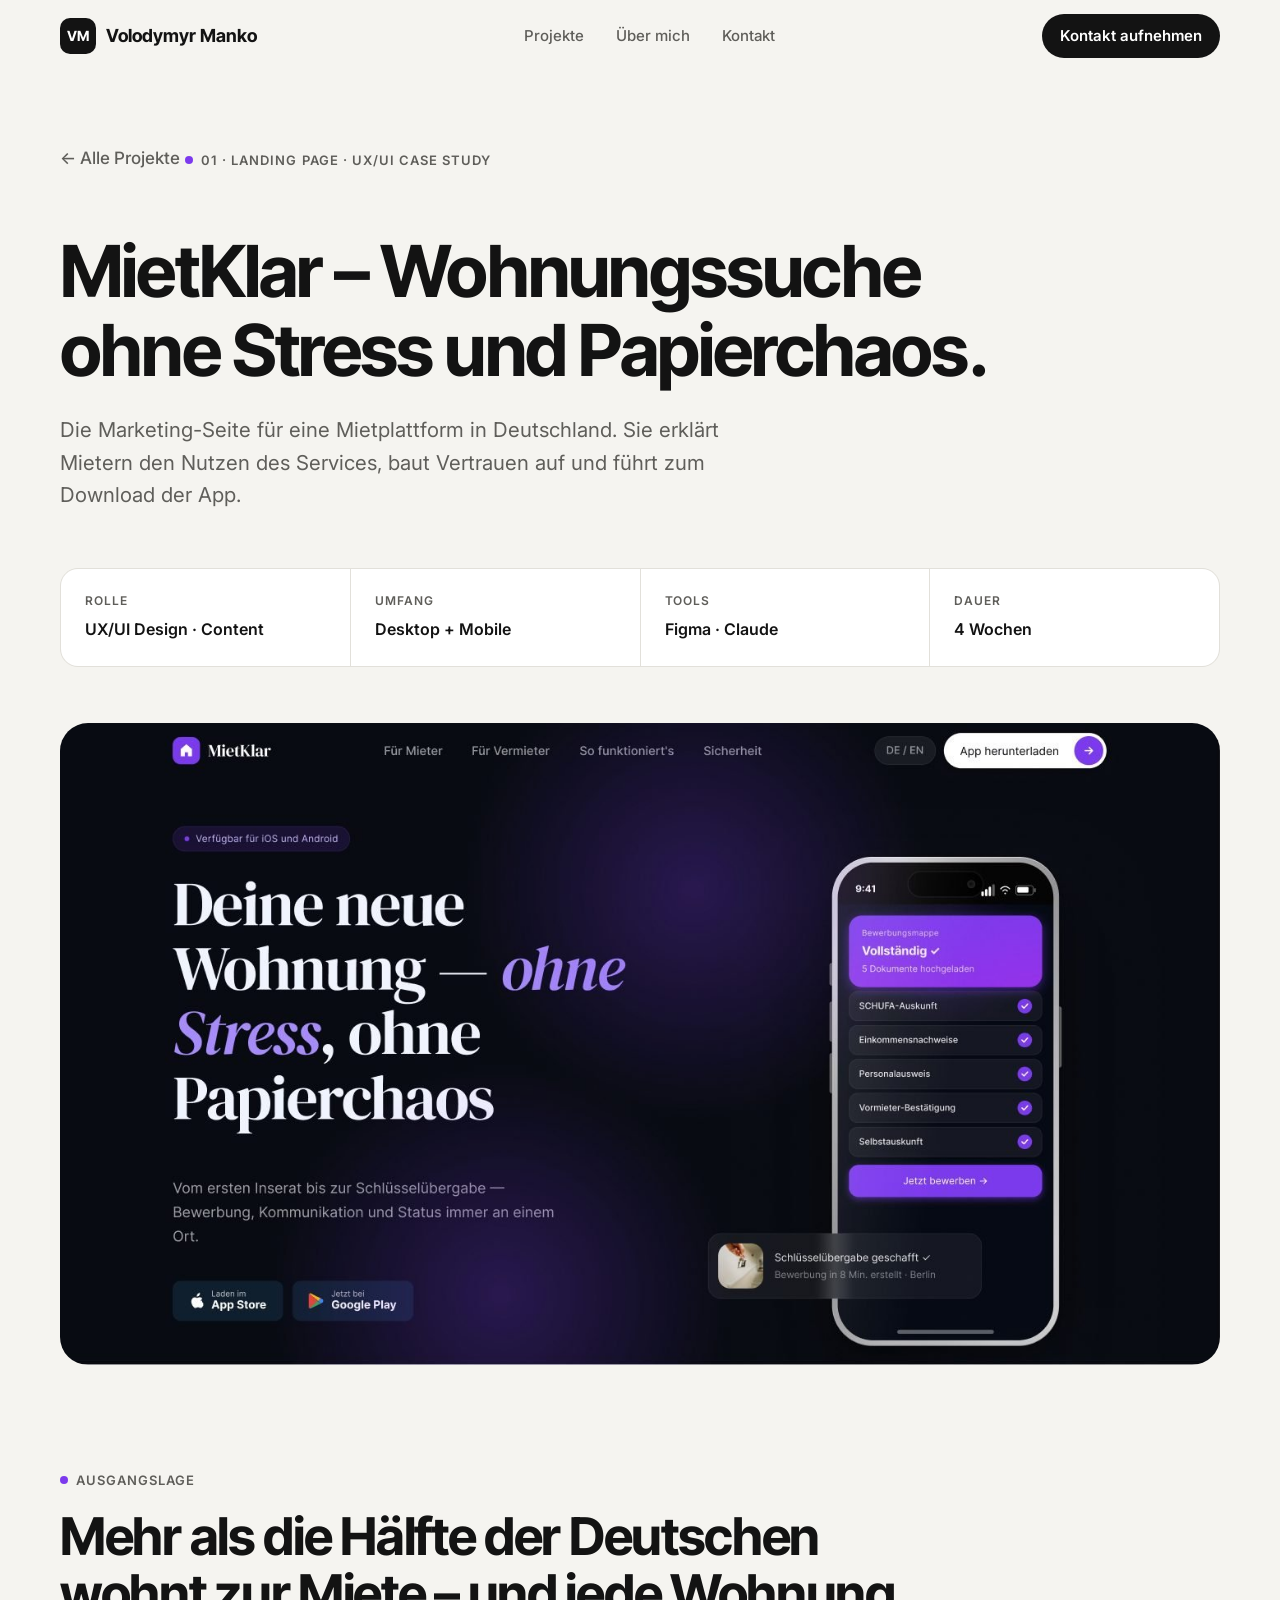
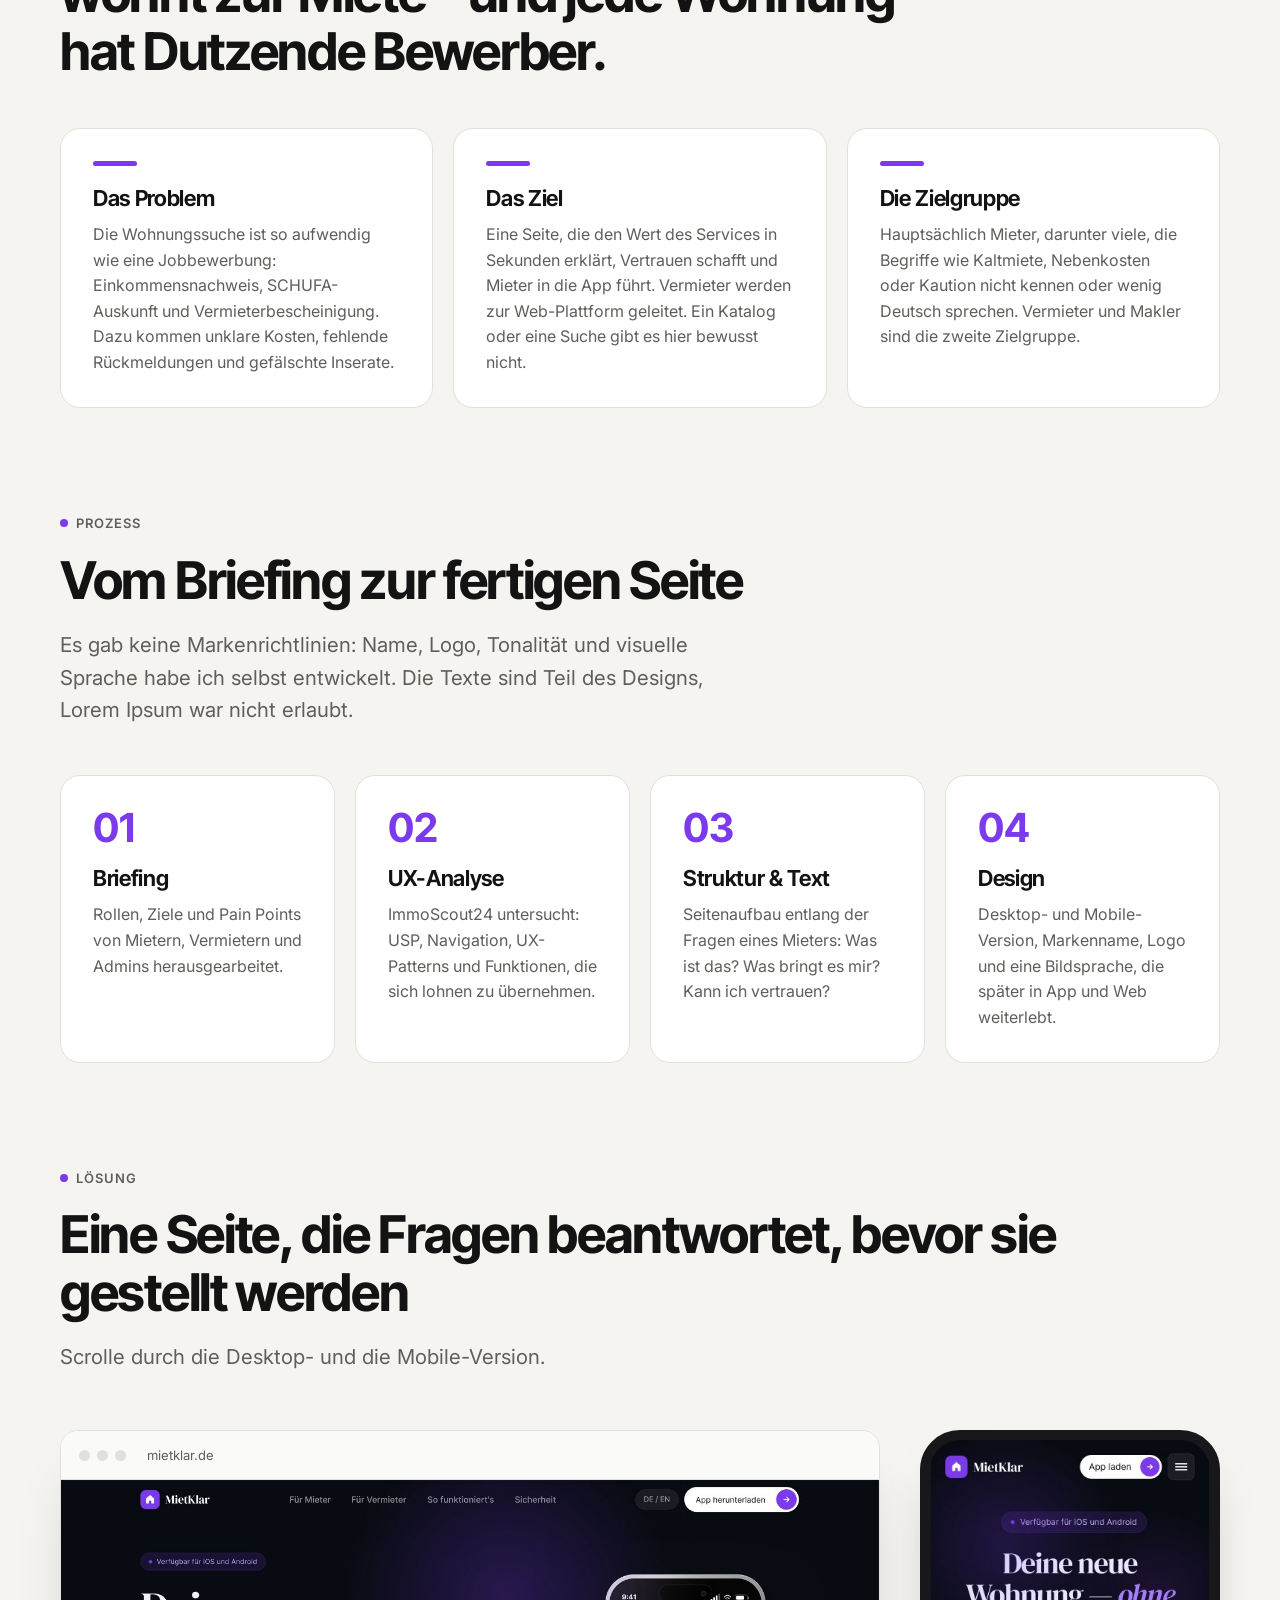
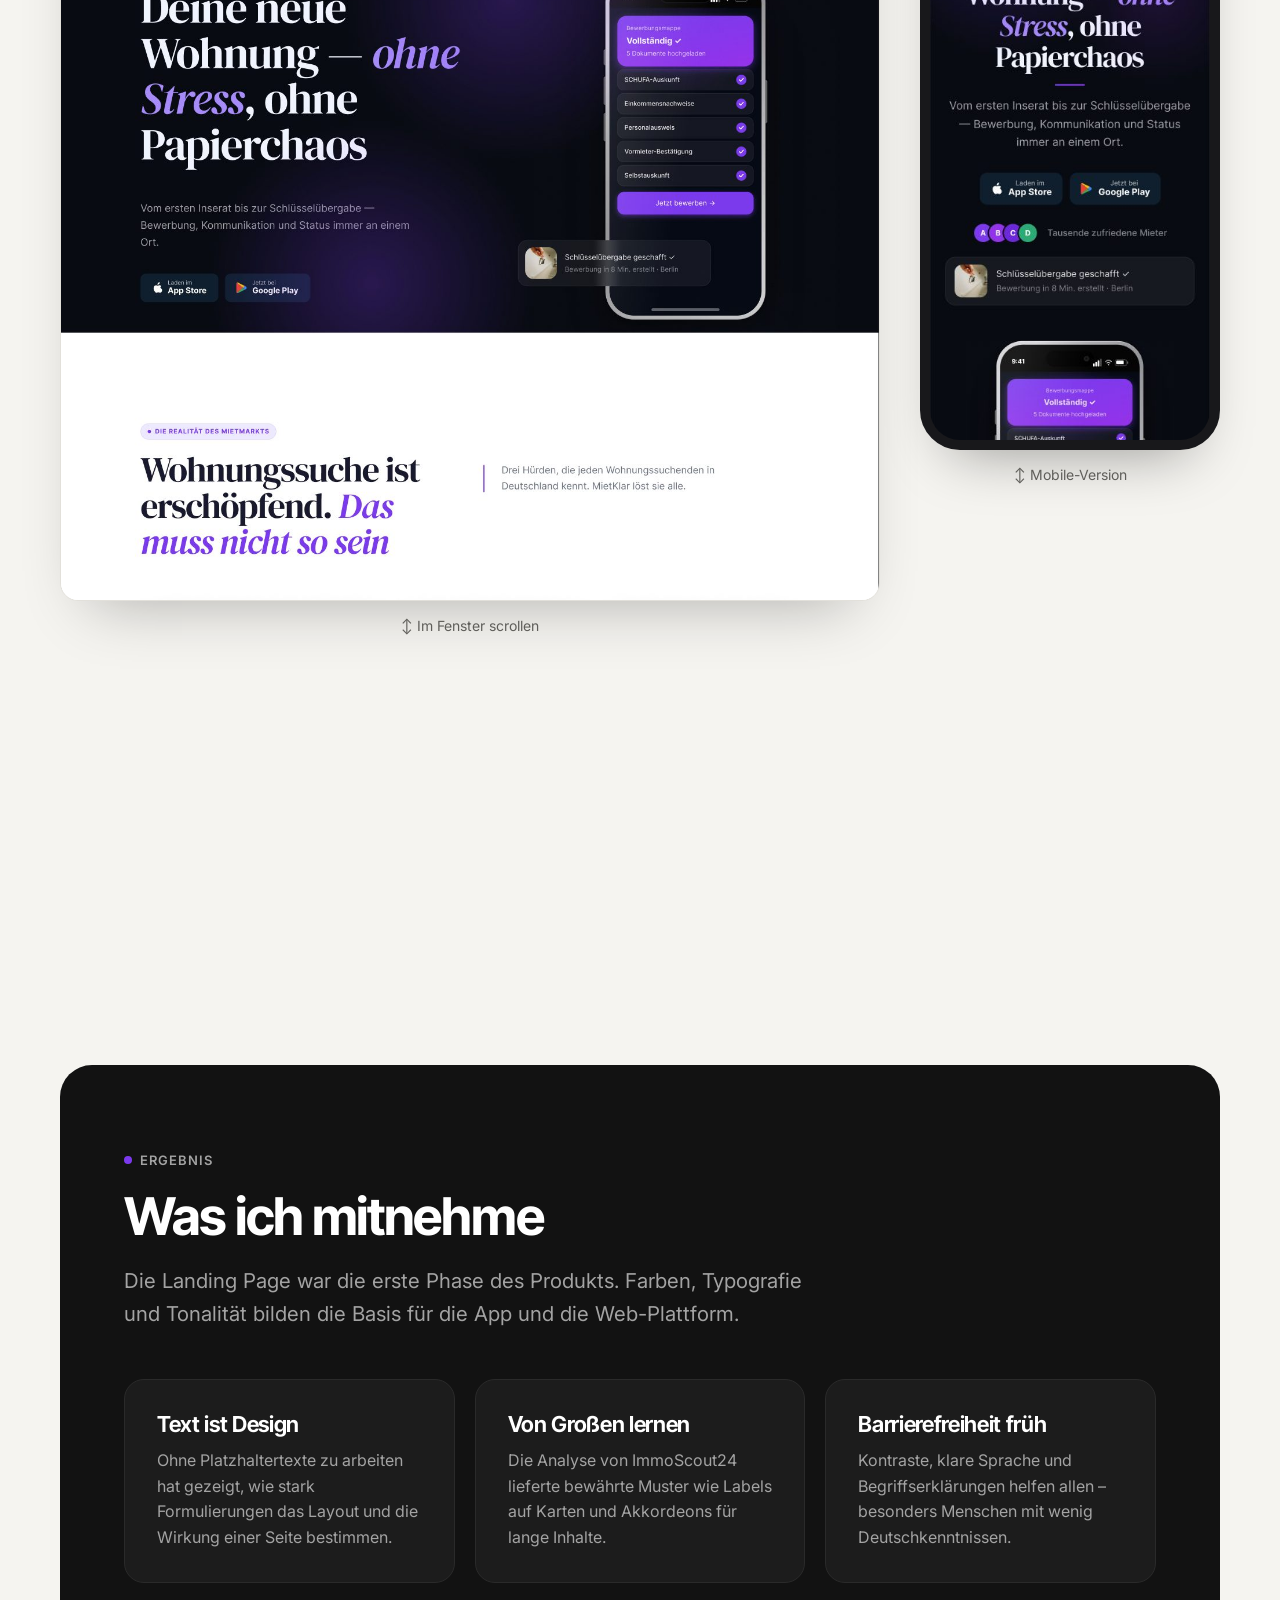
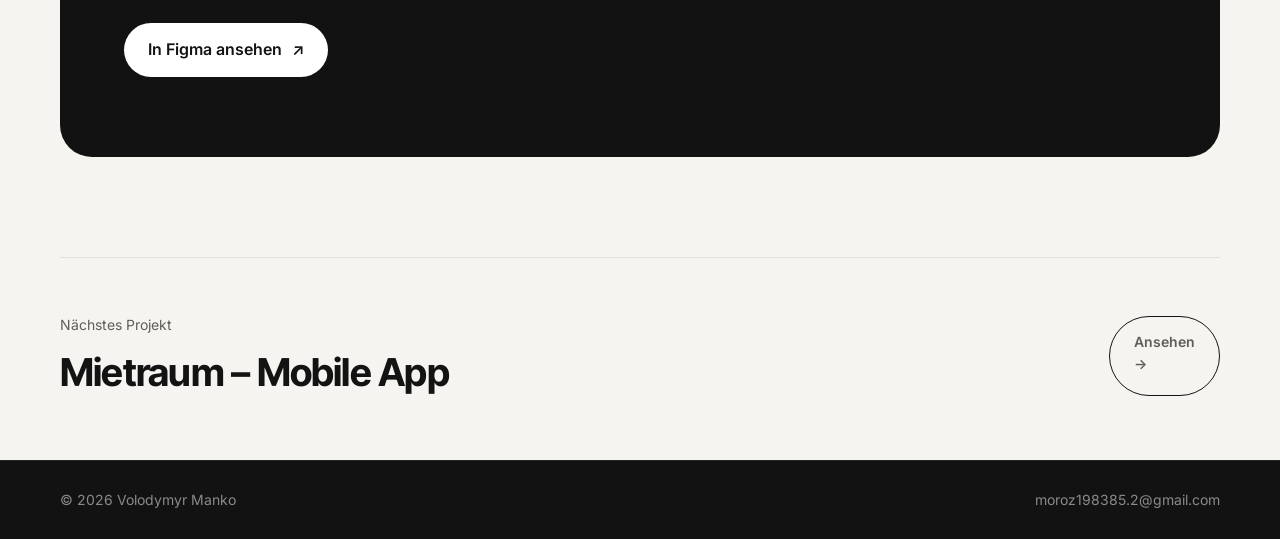
==== mietklar.html @ 9f98eb64 "Add files via upload" ====
<!DOCTYPE html>
<html lang="de">
<head>
  <meta charset="UTF-8">
  <meta name="viewport" content="width=device-width, initial-scale=1.0">
  <title>MietKlar – Landing Page · Volodymyr Manko</title>
  <meta name="description" content="UX/UI Case Study: MietKlar, eine Landing Page für eine Wohnungssuche-App in Deutschland.">
  <link rel="preconnect" href="https://fonts.googleapis.com">
  <link rel="preconnect" href="https://fonts.gstatic.com" crossorigin>
  <link href="https://fonts.googleapis.com/css2?family=Inter:wght@400;500;600;700&family=Inter+Tight:wght@600;700&display=swap" rel="stylesheet">
  <link rel="stylesheet" href="style.css">
  <style>:root{ --accent:#7c3aed; --accent-soft:#ede9fe; }</style>
</head>
<body>

<nav class="nav">
  <div class="container">
    <a href="index.html" class="logo"><span class="logo-mark">VM</span><span class="logo-text">Volodymyr Manko</span></a>
    <div class="nav-links">
      <a href="index.html#projekte">Projekte</a>
      <a href="index.html#ueber-mich">Über mich</a>
      <a href="index.html#kontakt">Kontakt</a>
    </div>
    <a href="index.html#kontakt" class="nav-cta">Kontakt aufnehmen</a>
  </div>
</nav>

<main>
  <header class="case-hero">
    <div class="container">
      <a href="index.html#projekte" class="back">← Alle Projekte</a>
      <span class="eyebrow">01 · Landing Page · UX/UI Case Study</span>
      <h1>MietKlar – Wohnungssuche ohne Stress und Papierchaos.</h1>
      <p class="lead">Die Marketing-Seite für eine Mietplattform in Deutschland. Sie erklärt Mietern den Nutzen des Services, baut Vertrauen auf und führt zum Download der App.</p>
      <div class="facts">
        <div><span>Rolle</span><strong>UX/UI Design · Content</strong></div>
        <div><span>Umfang</span><strong>Desktop + Mobile</strong></div>
        <div><span>Tools</span><strong>Figma · Claude</strong></div>
        <div><span>Dauer</span><strong>4 Wochen</strong></div>
      </div>
    </div>
  </header>

  <div class="container reveal">
    <div class="case-cover purple"><img src="img/landing-hero.jpg" alt="Hero-Bereich der MietKlar Landing Page"></div>
  </div>

  <section class="case-section">
    <div class="container">
      <span class="eyebrow">Ausgangslage</span>
      <h2 style="margin-top:16px;max-width:860px">Mehr als die Hälfte der Deutschen wohnt zur Miete – und jede Wohnung hat Dutzende Bewerber.</h2>
      <div class="cols-3">
        <div class="box reveal"><div class="bar"></div><h3>Das Problem</h3><p>Die Wohnungssuche ist so aufwendig wie eine Jobbewerbung: Einkommensnachweis, SCHUFA-Auskunft und Vermieterbescheinigung. Dazu kommen unklare Kosten, fehlende Rückmeldungen und gefälschte Inserate.</p></div>
        <div class="box reveal"><div class="bar"></div><h3>Das Ziel</h3><p>Eine Seite, die den Wert des Services in Sekunden erklärt, Vertrauen schafft und Mieter in die App führt. Vermieter werden zur Web-Plattform geleitet. Ein Katalog oder eine Suche gibt es hier bewusst nicht.</p></div>
        <div class="box reveal"><div class="bar"></div><h3>Die Zielgruppe</h3><p>Hauptsächlich Mieter, darunter viele, die Begriffe wie Kaltmiete, Nebenkosten oder Kaution nicht kennen oder wenig Deutsch sprechen. Vermieter und Makler sind die zweite Zielgruppe.</p></div>
      </div>
    </div>
  </section>

  <section class="case-section">
    <div class="container">
      <span class="eyebrow">Prozess</span>
      <h2 style="margin-top:16px">Vom Briefing zur fertigen Seite</h2>
      <p class="lead">Es gab keine Markenrichtlinien: Name, Logo, Tonalität und visuelle Sprache habe ich selbst entwickelt. Die Texte sind Teil des Designs, Lorem Ipsum war nicht erlaubt.</p>
      <div class="cols-4">
        <div class="box reveal"><div class="step-num">01</div><h3>Briefing</h3><p>Rollen, Ziele und Pain Points von Mietern, Vermietern und Admins herausgearbeitet.</p></div>
        <div class="box reveal"><div class="step-num">02</div><h3>UX-Analyse</h3><p>ImmoScout24 untersucht: USP, Navigation, UX-Patterns und Funktionen, die sich lohnen zu übernehmen.</p></div>
        <div class="box reveal"><div class="step-num">03</div><h3>Struktur & Text</h3><p>Seitenaufbau entlang der Fragen eines Mieters: Was ist das? Was bringt es mir? Kann ich vertrauen?</p></div>
        <div class="box reveal"><div class="step-num">04</div><h3>Design</h3><p>Desktop- und Mobile-Version, Markenname, Logo und eine Bildsprache, die später in App und Web weiterlebt.</p></div>
      </div>
    </div>
  </section>

  <section class="case-section">
    <div class="container">
      <span class="eyebrow">Lösung</span>
      <h2 style="margin-top:16px">Eine Seite, die Fragen beantwortet, bevor sie gestellt werden</h2>
      <p class="lead">Scrolle durch die Desktop- und die Mobile-Version.</p>
      <div class="mock-row reveal">
        <div>
          <div class="browser">
            <div class="browser-bar"><i></i><i></i><i></i><small>mietklar.de</small></div>
            <div class="scroll-shot"><img src="img/landing-desktop.jpg" alt="Komplette Desktop-Version der MietKlar Landing Page"></div>
          </div>
          <p class="hint">↕ Im Fenster scrollen</p>
        </div>
        <div>
          <div class="phone-frame"><div class="scroll-shot"><img src="img/landing-mobile.jpg" alt="Komplette Mobile-Version der MietKlar Landing Page"></div></div>
          <p class="hint">↕ Mobile-Version</p>
        </div>
      </div>

      <div class="cols-3" style="margin-top:72px">
        <div class="box reveal"><div class="bar"></div><h3>Klares Versprechen</h3><p>Der Hero zeigt in einem Satz, worum es geht, und das App-Mockup macht die vollständige Bewerbungsmappe sofort sichtbar. Direkt darunter: App Store und Google Play.</p></div>
        <div class="box reveal"><div class="bar"></div><h3>Probleme benennen</h3><p>„Drei Hürden“ greift auf, was jeder Wohnungssuchende kennt: Konkurrenz, Papierkram, Betrug. Danach erklären vier Schritte, wie MietKlar hilft.</p></div>
        <div class="box reveal"><div class="bar"></div><h3>Vertrauen aufbauen</h3><p>Verifizierte Inserate, DSGVO-konforme Datenfreigabe und sichere Kommunikation. Dazu Impressum, Datenschutz und ein Cookie-Banner, wie es in Deutschland Pflicht ist.</p></div>
      </div>
    </div>
  </section>

  <section class="case-section">
    <div class="container">
      <div class="learnings reveal">
        <span class="eyebrow">Ergebnis</span>
        <h2 style="margin:16px 0 0">Was ich mitnehme</h2>
        <p class="lead" style="margin-top:20px">Die Landing Page war die erste Phase des Produkts. Farben, Typografie und Tonalität bilden die Basis für die App und die Web-Plattform.</p>
        <div class="cols-3">
          <div class="box"><h3>Text ist Design</h3><p>Ohne Platzhaltertexte zu arbeiten hat gezeigt, wie stark Formulierungen das Layout und die Wirkung einer Seite bestimmen.</p></div>
          <div class="box"><h3>Von Großen lernen</h3><p>Die Analyse von ImmoScout24 lieferte bewährte Muster wie Labels auf Karten und Akkordeons für lange Inhalte.</p></div>
          <div class="box"><h3>Barrierefreiheit früh</h3><p>Kontraste, klare Sprache und Begriffserklärungen helfen allen – besonders Menschen mit wenig Deutschkenntnissen.</p></div>
        </div>
        <div class="hero-actions">
          <a href="https://www.figma.com/design/esxh3nnReO0bSeKrZPoLpQ/BRIEF---Landing-Page-Vova?node-id=0-1" target="_blank" rel="noopener" class="btn btn-primary" style="background:#fff;color:#131313">In Figma ansehen <span class="arrow">↗</span></a>
        </div>
      </div>
    </div>
  </section>

  <div class="container">
    <a href="mietraum.html" class="next-project">
      <div><span>Nächstes Projekt</span><strong>Mietraum – Mobile App</strong></div>
      <span class="btn btn-ghost">Ansehen <span class="arrow">→</span></span>
    </a>
  </div>
</main>

<footer>
  <div class="container">
    <span>© <span data-year>2026</span> Volodymyr Manko</span>
    <a href="mailto:moroz198385.2@gmail.com">moroz198385.2@gmail.com</a>
  </div>
</footer>
<script src="script.js"></script>
</body>
</html>
---- style.css ----
/* ===== Portfolio · Volodymyr Manko ===== */
:root {
  --bg: #f5f4f0;
  --surface: #ffffff;
  --ink: #131313;
  --muted: #5f5e5a;
  --line: #e2e0da;
  --accent: #ff5a36;
  --accent-soft: #ffe7e0;
  --dark: #121212;
  --radius: 20px;
  --max: 1160px;
  --font: "Inter", system-ui, -apple-system, "Segoe UI", sans-serif;
  --display: "Inter Tight", "Inter", system-ui, sans-serif;
}

* { box-sizing: border-box; margin: 0; padding: 0; }
html { scroll-behavior: smooth; }
body {
  font-family: var(--font);
  background: var(--bg);
  color: var(--ink);
  font-size: 17px;
  line-height: 1.6;
  -webkit-font-smoothing: antialiased;
}
img { display: block; max-width: 100%; height: auto; }
a { color: inherit; text-decoration: none; }
.container { width: min(100% - 48px, var(--max)); margin-inline: auto; }

/* ---------- Navigation ---------- */
.nav {
  position: sticky; top: 0; z-index: 50;
  background: rgba(245, 244, 240, .85);
  backdrop-filter: blur(12px);
  -webkit-backdrop-filter: blur(12px);
  border-bottom: 1px solid transparent;
  transition: border-color .2s;
}
.nav.scrolled { border-color: var(--line); }
.nav .container { display: flex; align-items: center; justify-content: space-between; height: 72px; }
.logo { display: flex; align-items: center; gap: 10px; font-family: var(--display); font-weight: 700; font-size: 18px; }
.logo-mark {
  width: 36px; height: 36px; border-radius: 10px;
  background: var(--ink); color: #fff;
  display: grid; place-items: center; font-size: 14px; letter-spacing: .02em;
}
.nav-links { display: flex; gap: 32px; font-size: 15px; font-weight: 500; }
.nav-links a { color: var(--muted); transition: color .2s; }
.nav-links a:hover { color: var(--ink); }
.nav-cta {
  font-size: 15px; font-weight: 600; padding: 10px 18px; border-radius: 999px;
  background: var(--ink); color: #fff; transition: transform .2s;
}
.nav-cta:hover { transform: translateY(-1px); }

/* ---------- Typography ---------- */
h1, h2, h3 { font-family: var(--display); letter-spacing: -0.025em; line-height: 1.1; }
h1 { font-size: clamp(40px, 6.4vw, 80px); font-weight: 700; }
h2 { font-size: clamp(32px, 4.2vw, 52px); font-weight: 700; }
h3 { font-size: 24px; font-weight: 650; letter-spacing: -0.015em; }
.eyebrow {
  display: inline-flex; align-items: center; gap: 8px;
  font-size: 13px; font-weight: 600; letter-spacing: .08em; text-transform: uppercase;
  color: var(--muted);
}
.eyebrow::before { content: ""; width: 8px; height: 8px; border-radius: 50%; background: var(--accent); }
.lead { font-size: clamp(18px, 1.6vw, 21px); color: var(--muted); max-width: 680px; }
.accent { color: var(--accent); }

/* ---------- Buttons ---------- */
.btn {
  display: inline-flex; align-items: center; gap: 10px;
  padding: 14px 24px; border-radius: 999px; font-weight: 600; font-size: 16px;
  transition: transform .2s, background .2s, color .2s;
}
.btn:hover { transform: translateY(-2px); }
.btn-primary { background: var(--ink); color: #fff; }
.btn-ghost { border: 1.5px solid var(--ink); }
.btn-ghost:hover { background: var(--ink); color: #fff; }
.btn .arrow { transition: transform .2s; }
.btn:hover .arrow { transform: translateX(3px); }

/* ---------- Sections ---------- */
section { padding: 120px 0; }
.section-head { display: flex; justify-content: space-between; align-items: end; gap: 32px; margin-bottom: 56px; flex-wrap: wrap; }
.section-head h2 { margin-top: 16px; }

/* ---------- Hero (Startseite) ---------- */
.hero { padding: 96px 0 80px; }
.hero h1 { margin: 24px 0 28px; max-width: 980px; }
.hero h1 em { font-style: normal; color: var(--accent); }
.hero-actions { display: flex; gap: 14px; margin-top: 40px; flex-wrap: wrap; }
.hero-meta {
  display: flex; gap: 48px; flex-wrap: wrap;
  margin-top: 72px; padding-top: 32px; border-top: 1px solid var(--line);
}
.hero-meta div span { display: block; font-size: 13px; color: var(--muted); margin-bottom: 4px; }
.hero-meta div strong { font-weight: 600; }
.status-dot { display: inline-block; width: 8px; height: 8px; border-radius: 50%; background: #22c55e; margin-right: 8px; box-shadow: 0 0 0 4px #22c55e22; }

/* ---------- Projekt-Karten ---------- */
.projects { display: grid; gap: 28px; }
.project-card {
  display: grid; grid-template-columns: 1.25fr 1fr; gap: 0;
  background: var(--surface); border-radius: 28px; overflow: hidden;
  border: 1px solid var(--line);
  transition: transform .35s cubic-bezier(.2,.7,.2,1), box-shadow .35s;
}
.project-card:hover { transform: translateY(-6px); box-shadow: 0 30px 60px -30px rgba(0,0,0,.25); }
.project-visual { position: relative; min-height: 440px; overflow: hidden; display: flex; align-items: center; justify-content: center; }
.project-visual img { transition: transform .6s cubic-bezier(.2,.7,.2,1); }
.project-card:hover .project-visual img { transform: scale(1.03); }
.project-body { padding: 48px; display: flex; flex-direction: column; justify-content: space-between; gap: 32px; }
.project-body h3 { font-size: clamp(28px, 2.6vw, 36px); margin: 14px 0 14px; }
.project-body p { color: var(--muted); }
.tags { display: flex; gap: 8px; flex-wrap: wrap; }
.tag { font-size: 13px; font-weight: 500; padding: 6px 12px; border-radius: 999px; background: var(--bg); border: 1px solid var(--line); }
.card-link { display: inline-flex; align-items: center; gap: 8px; font-weight: 600; }
.card-link .arrow { transition: transform .2s; }
.project-card:hover .card-link .arrow { transform: translateX(4px); }
.num { font-family: var(--display); font-size: 14px; font-weight: 600; color: var(--muted); }

/* Visual-Varianten */
.v-landing { background: #0d0b1c; }
.v-landing img { width: 100%; height: 100%; object-fit: cover; object-position: left top; position: absolute; inset: 0; }
.v-app { background: linear-gradient(160deg, #1d1915, #2b241f); gap: 0; }
.v-app img { width: 34%; max-width: 210px; margin: 0 -14px; filter: drop-shadow(0 20px 30px rgba(0,0,0,.4)); }
.v-app img:nth-child(2) { transform: translateY(-24px); z-index: 2; }
.project-card:hover .v-app img:nth-child(2) { transform: translateY(-30px) scale(1.03); }
.v-web { background: #0f172a; padding: 32px 0 0 32px; align-items: end; justify-content: start; }
.v-web img { width: 118%; max-width: none; border-radius: 12px 0 0 0; }

/* ---------- Über mich ---------- */
.about { background: var(--surface); border-block: 1px solid var(--line); }
.about-grid { display: grid; grid-template-columns: 1fr 1.2fr; gap: 80px; }
.about-text p { color: var(--muted); margin-bottom: 18px; }
.about-text p strong { color: var(--ink); font-weight: 600; }
.skills { display: grid; gap: 28px; margin-top: 40px; }
.skill-group h4 { font-size: 13px; letter-spacing: .08em; text-transform: uppercase; color: var(--muted); margin-bottom: 12px; font-weight: 600; }
.timeline { list-style: none; border-left: 1.5px solid var(--line); padding-left: 28px; display: grid; gap: 32px; }
.timeline li { position: relative; }
.timeline li::before {
  content: ""; position: absolute; left: -35px; top: 7px;
  width: 12px; height: 12px; border-radius: 50%; background: var(--surface); border: 2px solid var(--ink);
}
.timeline li.current::before { background: var(--accent); border-color: var(--accent); }
.timeline .date { font-size: 14px; color: var(--muted); font-weight: 500; }
.timeline h4 { font-family: var(--display); font-size: 20px; margin: 4px 0 4px; letter-spacing: -0.01em; }
.timeline p { color: var(--muted); font-size: 16px; }
.langs { display: flex; gap: 12px; flex-wrap: wrap; margin-top: 8px; }

/* ---------- Kontakt ---------- */
.contact { background: var(--dark); color: #fff; text-align: center; padding: 140px 0; }
.contact .eyebrow { color: #a3a3a3; }
.contact h2 { font-size: clamp(40px, 6vw, 76px); margin: 20px auto 24px; max-width: 900px; }
.contact .lead { color: #a3a3a3; margin: 0 auto; }
.contact-actions { display: flex; justify-content: center; gap: 14px; margin-top: 44px; flex-wrap: wrap; }
.contact .btn-primary { background: var(--accent); }
.contact .btn-ghost { border-color: #444; color: #fff; }
.contact .btn-ghost:hover { background: #fff; color: var(--ink); }

footer { background: var(--dark); color: #8a8a8a; font-size: 14px; border-top: 1px solid #262626; }
footer .container { display: flex; justify-content: space-between; padding: 28px 0; gap: 16px; flex-wrap: wrap; }
footer a:hover { color: #fff; }

/* ================= Case Study ================= */
.case-hero { padding: 72px 0 56px; }
.back { display: inline-flex; gap: 8px; font-weight: 500; color: var(--muted); margin-bottom: 40px; }
.back:hover { color: var(--ink); }
.case-hero h1 { font-size: clamp(40px, 5.6vw, 72px); margin: 20px 0 24px; max-width: 960px; }
.facts {
  display: grid; grid-template-columns: repeat(4, 1fr); gap: 1px;
  background: var(--line); border: 1px solid var(--line); border-radius: 18px; overflow: hidden; margin-top: 56px;
}
.facts div { background: var(--surface); padding: 22px 24px; }
.facts span { display: block; font-size: 12px; font-weight: 600; letter-spacing: .08em; text-transform: uppercase; color: var(--muted); margin-bottom: 6px; }
.facts strong { font-weight: 600; font-size: 16px; }

.case-cover { border-radius: 28px; overflow: hidden; }
.case-cover.dark { background: #0f172a; padding: 48px 48px 0; }
.case-cover.purple { background: #0d0b1c; }
.case-cover.warm { background: linear-gradient(160deg, #1d1915, #2b241f); padding: 64px 24px; display: flex; justify-content: center; gap: 24px; }
.case-cover.warm img { width: 23%; max-width: 260px; filter: drop-shadow(0 24px 40px rgba(0,0,0,.45)); }
.case-cover.warm img:nth-child(even) { transform: translateY(40px); }

.case-section { padding: 100px 0; }
.case-section + .case-section { padding-top: 0; }
.case-section .lead { margin-top: 20px; }
.cols-3 { display: grid; grid-template-columns: repeat(3, 1fr); gap: 20px; margin-top: 48px; }
.cols-4 { display: grid; grid-template-columns: repeat(4, 1fr); gap: 20px; margin-top: 48px; }
.box { background: var(--surface); border: 1px solid var(--line); border-radius: var(--radius); padding: 32px; }
.box .bar { width: 44px; height: 5px; border-radius: 3px; background: var(--accent); margin-bottom: 20px; }
.box h3 { font-size: 22px; margin-bottom: 12px; }
.box p { color: var(--muted); font-size: 16px; }
.step-num { font-family: var(--display); font-size: 40px; font-weight: 700; color: var(--accent); line-height: 1; margin-bottom: 18px; }

.feature { display: grid; grid-template-columns: 1.4fr 1fr; gap: 64px; align-items: center; margin-top: 88px; }
.feature.reverse { grid-template-columns: 1fr 1.4fr; }
.feature.reverse .feature-img { order: 2; }
.feature-img { background: #eef1f6; border-radius: 24px; padding: 28px; }
.feature-img img { border-radius: 12px; box-shadow: 0 20px 50px -25px rgba(15,23,42,.35); }
.feature h3 { font-size: clamp(26px, 2.4vw, 34px); margin: 14px 0 16px; }
.feature p { color: var(--muted); }
.checks { list-style: none; margin-top: 24px; display: grid; gap: 12px; }
.checks li { display: flex; gap: 12px; font-size: 16px; }
.checks li::before {
  content: "✓"; flex: none; width: 24px; height: 24px; border-radius: 50%;
  background: var(--accent-soft); color: var(--accent); font-size: 13px; font-weight: 700;
  display: grid; place-items: center; margin-top: 1px;
}

.phones { display: grid; grid-template-columns: repeat(4, 1fr); gap: 24px; margin-top: 56px; }
.phones figure { text-align: center; }
.phones img { margin: 0 auto; filter: drop-shadow(0 18px 28px rgba(0,0,0,.18)); }
.phones figcaption, .shot figcaption { font-size: 14px; color: var(--muted); margin-top: 12px; }

.browser {
  border-radius: 18px; overflow: hidden; border: 1px solid var(--line); background: var(--surface);
  box-shadow: 0 30px 60px -30px rgba(0,0,0,.3);
}
.browser-bar { display: flex; gap: 7px; padding: 14px 18px; border-bottom: 1px solid var(--line); background: #fafaf8; align-items: center; }
.browser-bar i { width: 11px; height: 11px; border-radius: 50%; background: #e2e0da; }
.browser-bar small { margin-left: 14px; font-size: 13px; color: var(--muted); }
.scroll-shot { height: 720px; overflow-y: auto; scrollbar-width: thin; }
.mock-row { display: grid; grid-template-columns: 1fr 300px; gap: 40px; align-items: start; margin-top: 56px; }
.phone-frame { border-radius: 40px; border: 10px solid #18181b; overflow: hidden; background: #18181b; box-shadow: 0 30px 60px -30px rgba(0,0,0,.4); }
.phone-frame .scroll-shot { height: 600px; scrollbar-width: none; }
.phone-frame .scroll-shot::-webkit-scrollbar { display: none; }
.hint { font-size: 14px; color: var(--muted); margin-top: 14px; text-align: center; }

.palette { display: flex; gap: 16px; flex-wrap: wrap; margin-top: 20px; }
.swatch { width: 96px; }
.swatch div { height: 72px; border-radius: 14px; border: 1px solid rgba(0,0,0,.08); margin-bottom: 8px; }
.swatch strong { display: block; font-size: 14px; }
.swatch span { font-size: 13px; color: var(--muted); font-family: ui-monospace, monospace; }
.type-sample { font-size: 72px; font-weight: 700; line-height: 1; margin: 12px 0; }

.learnings { background: var(--dark); color: #fff; border-radius: 32px; padding: 80px 64px; }
.learnings .eyebrow { color: #a3a3a3; }
.learnings .lead { color: #a3a3a3; }
.learnings .box { background: #1c1c1c; border-color: #2a2a2a; }
.learnings .box p { color: #a3a3a3; }

.next-project { display: flex; justify-content: space-between; align-items: center; gap: 24px; padding: 56px 0; border-top: 1px solid var(--line); flex-wrap: wrap; }
.next-project span { font-size: 14px; color: var(--muted); display: block; margin-bottom: 6px; }
.next-project strong { font-family: var(--display); font-size: clamp(28px, 3vw, 40px); letter-spacing: -0.02em; }

/* ---------- Animation ---------- */
.reveal { opacity: 0; transform: translateY(24px); transition: opacity .8s ease, transform .8s cubic-bezier(.2,.7,.2,1); }
.reveal.visible { opacity: 1; transform: none; }
@media (prefers-reduced-motion: reduce) {
  .reveal { opacity: 1; transform: none; transition: none; }
  html { scroll-behavior: auto; }
}

/* ---------- Responsive ---------- */
@media (max-width: 960px) {
  section, .case-section { padding: 80px 0; }
  .project-card, .about-grid, .feature, .feature.reverse, .mock-row { grid-template-columns: 1fr; gap: 40px; }
  .feature.reverse .feature-img { order: 0; }
  .project-visual { min-height: 320px; }
  .project-body { padding: 32px; }
  .cols-3, .cols-4 { grid-template-columns: 1fr 1fr; }
  .facts { grid-template-columns: 1fr 1fr; }
  .phones { grid-template-columns: 1fr 1fr; }
  .mock-row .phone-frame { max-width: 300px; margin: 0 auto; }
  .learnings { padding: 56px 28px; }
  .case-cover.dark { padding: 24px 24px 0; }
}
@media (max-width: 640px) {
  body { font-size: 16px; }
  .nav-links { display: none; }
  .cols-3, .cols-4 { grid-template-columns: 1fr; }
  .hero-meta { gap: 24px; }
  .scroll-shot { height: 520px; }
  .case-cover.warm { gap: 10px; padding: 40px 12px; }
  .case-cover.warm img { width: 30%; }
  .case-cover.warm img:nth-child(4) { display: none; }
}
.next-project .btn { white-space: nowrap; }
@media (max-width: 640px) {
  .logo { font-size: 16px; white-space: nowrap; }
  .nav-cta { font-size: 14px; padding: 8px 14px; white-space: nowrap; }
}
@media (max-width: 400px) { .logo-text { display: none; } }
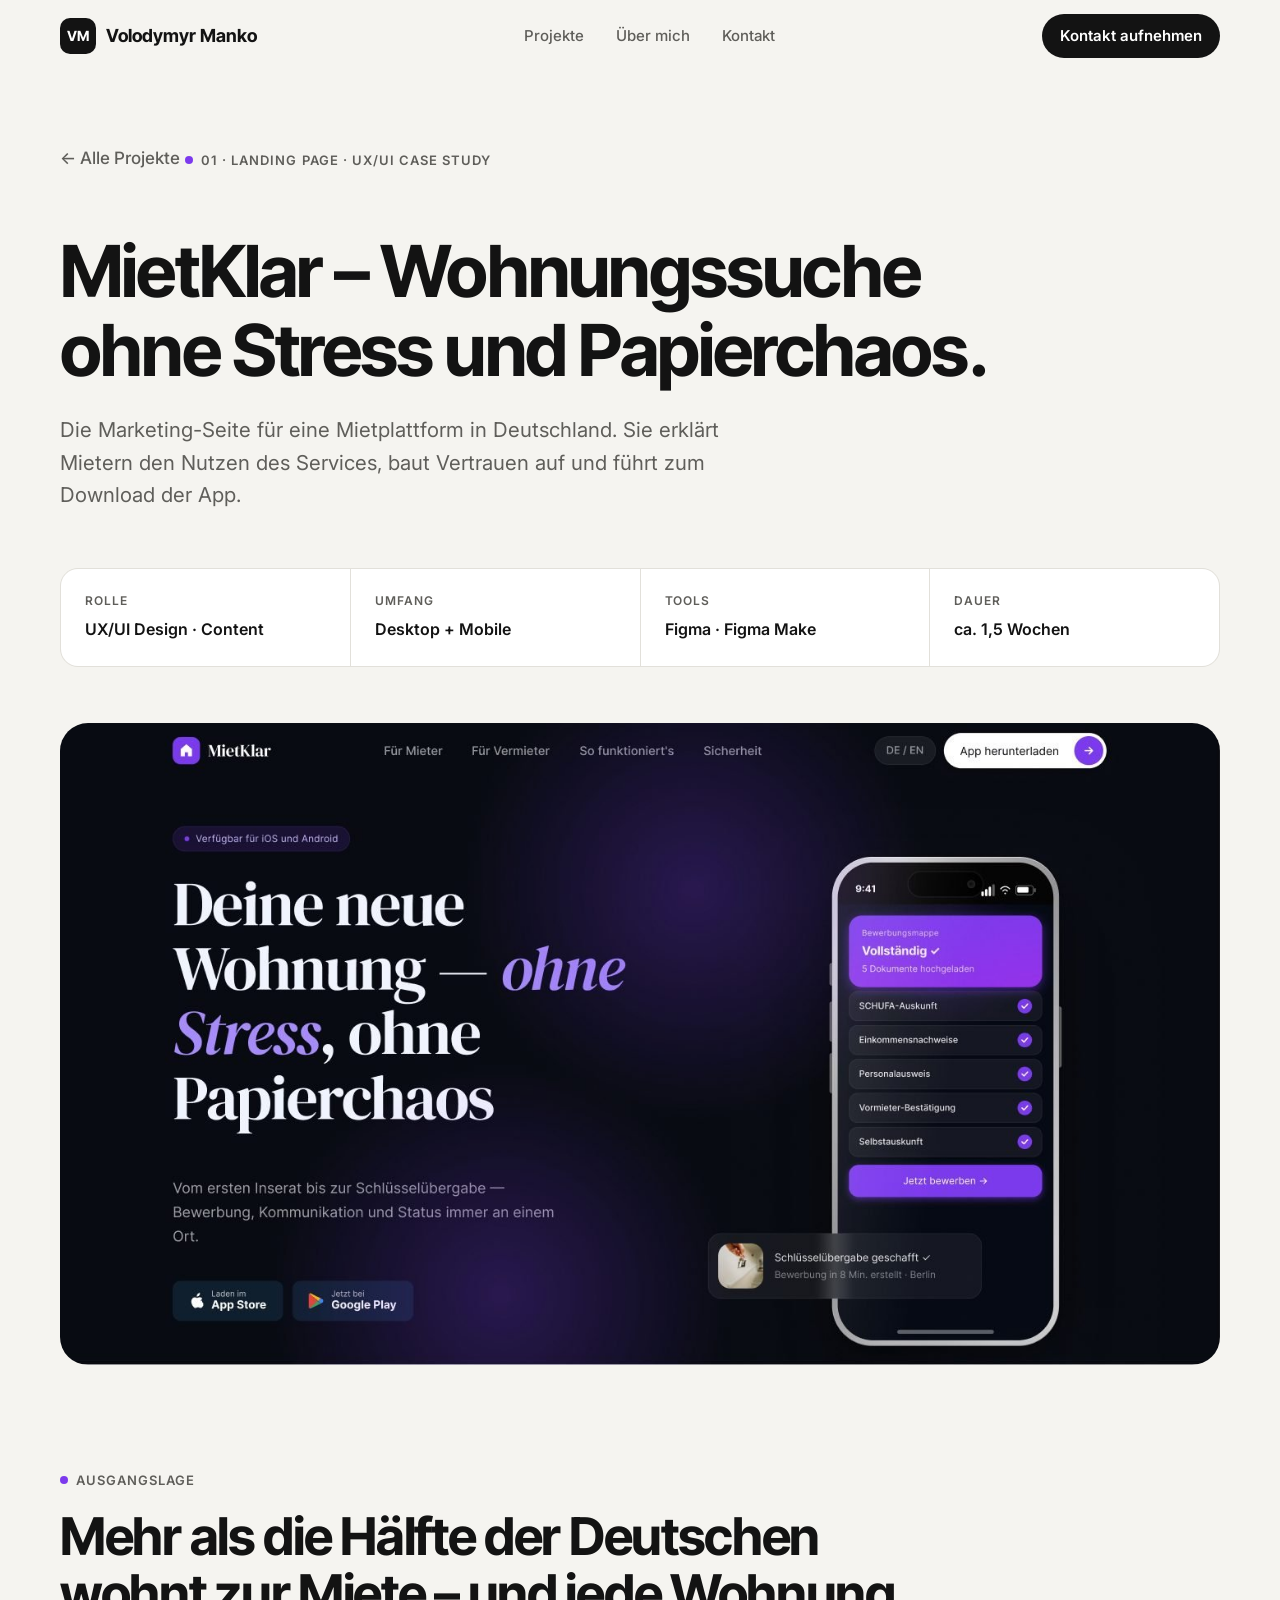
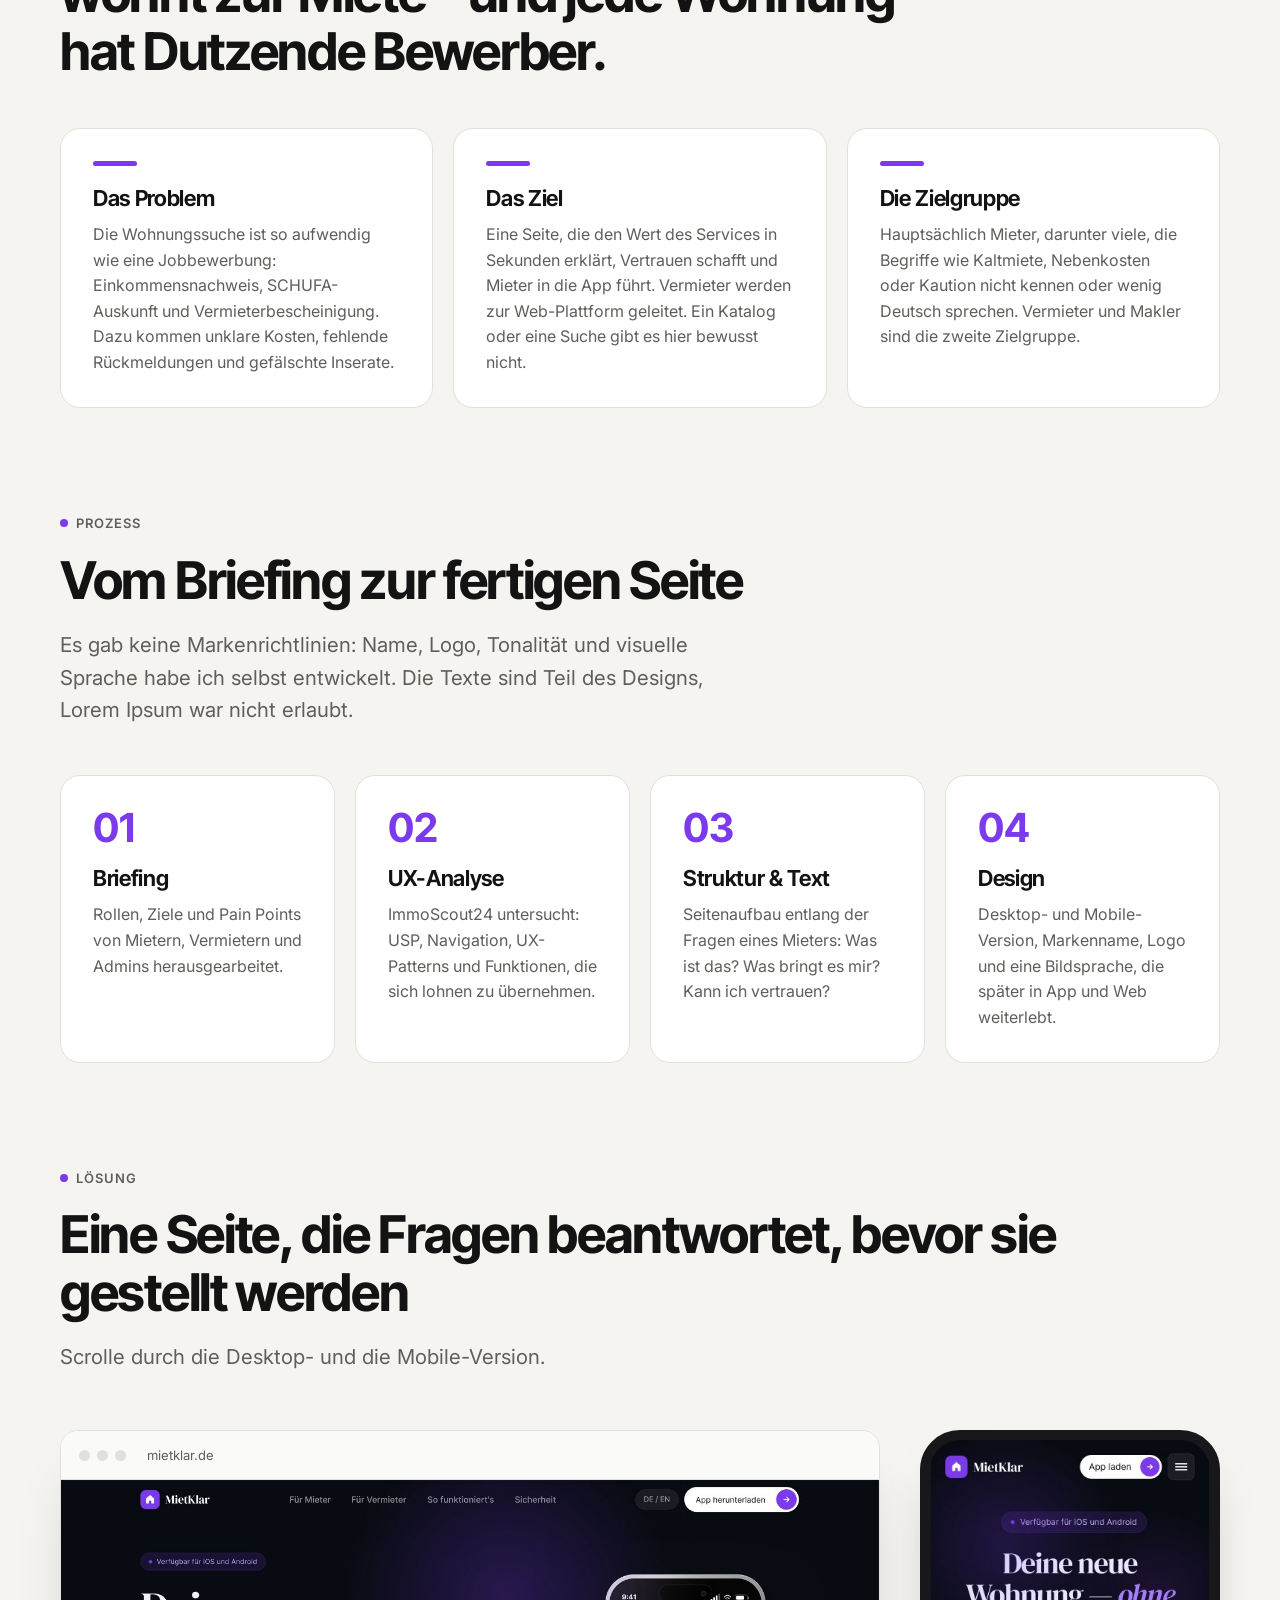
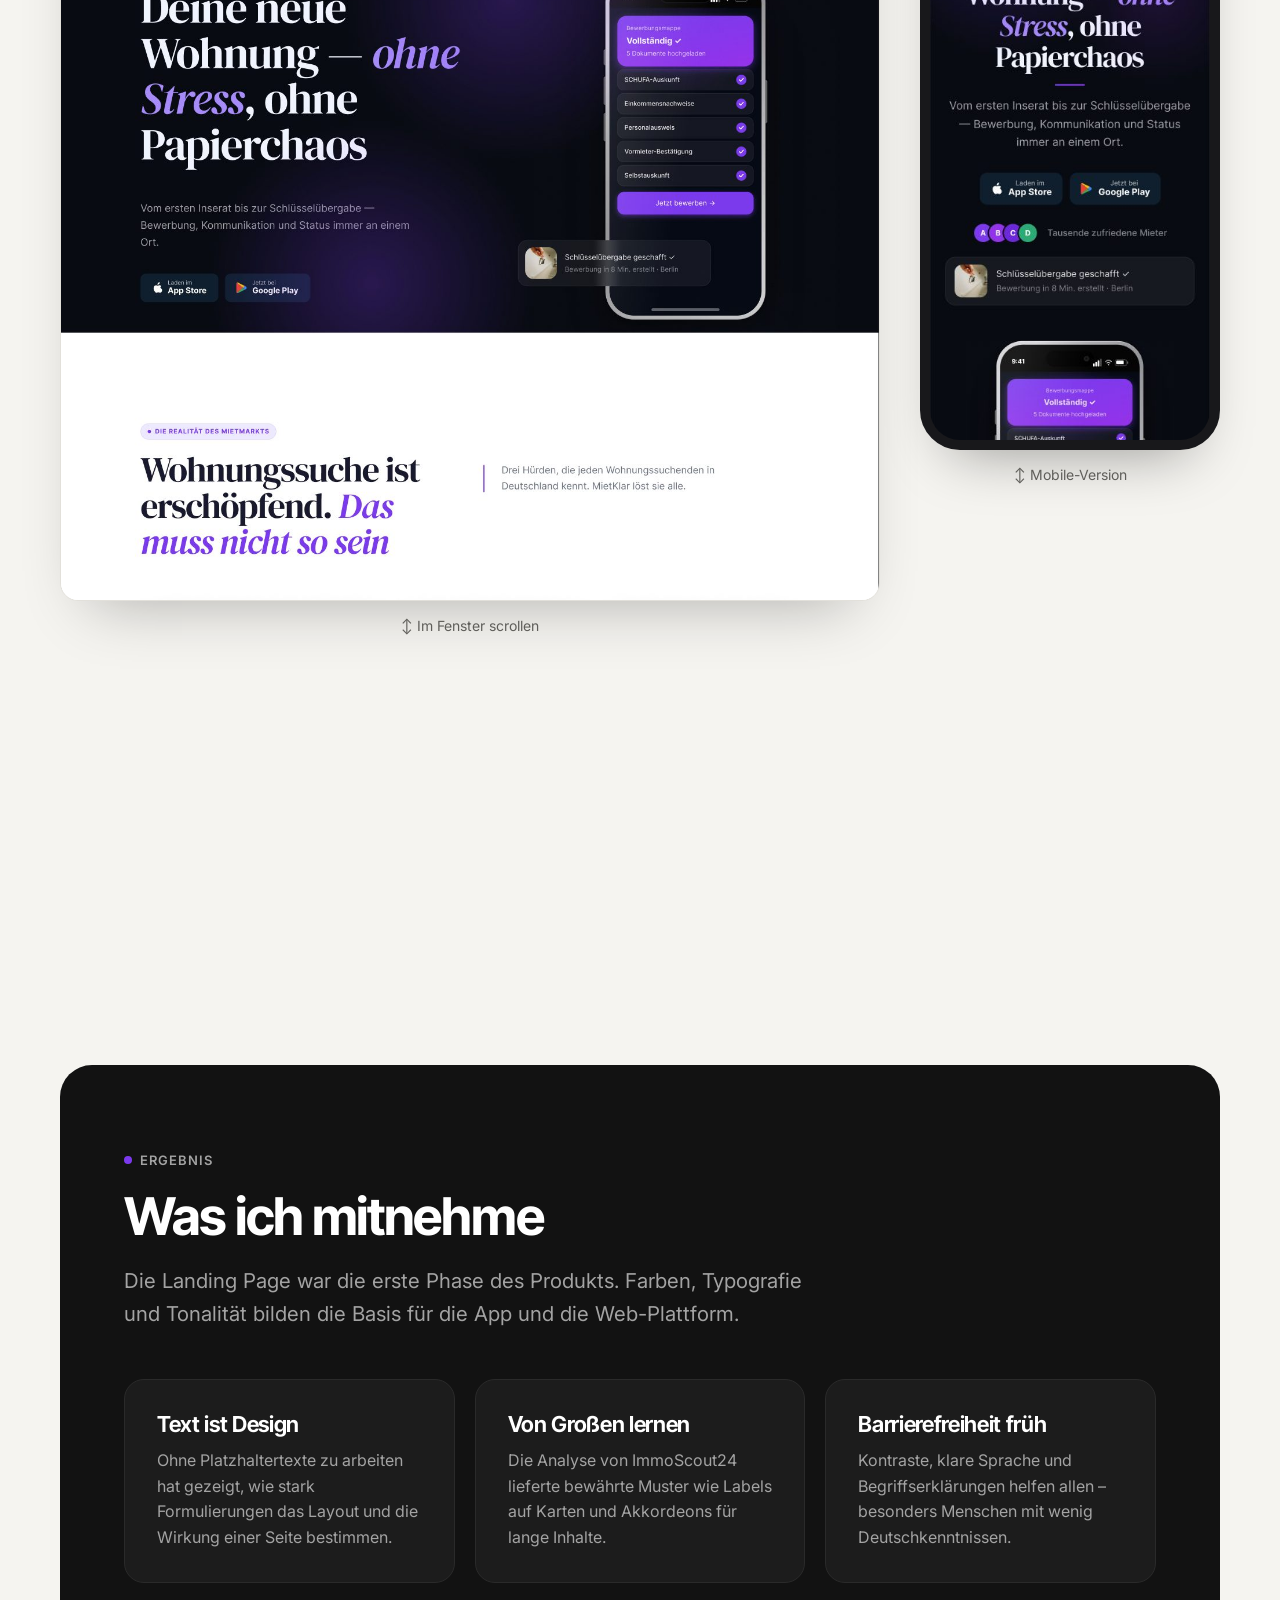
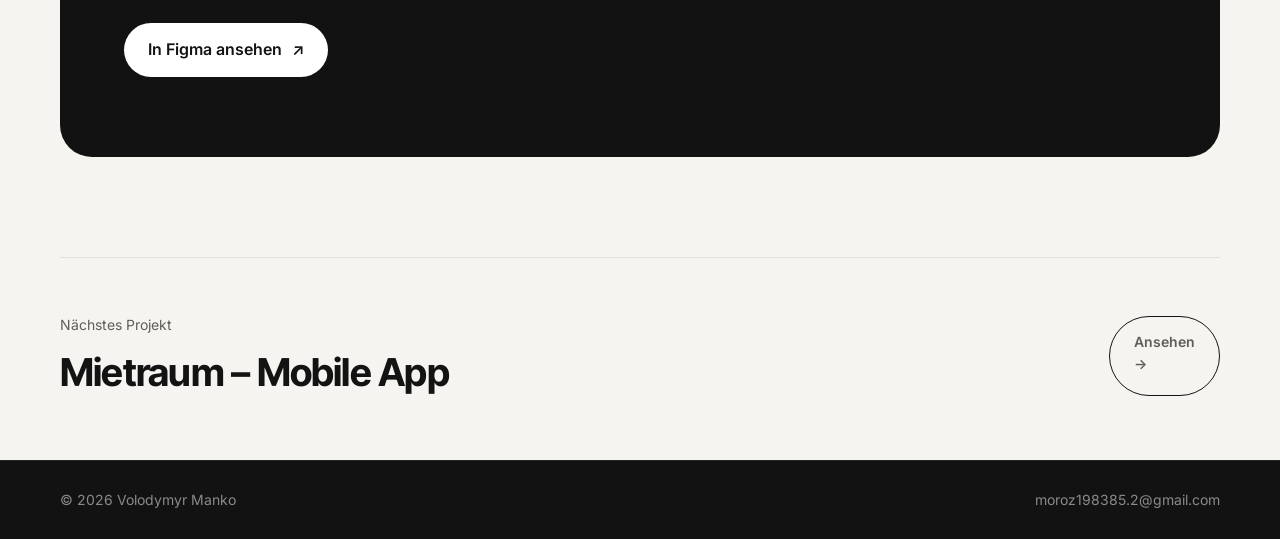
==== commit f744c303: "Add files via upload" ====
--- a/mietklar.html
+++ b/mietklar.html
@@ -35,8 +35,8 @@
       <div class="facts">
         <div><span>Rolle</span><strong>UX/UI Design · Content</strong></div>
         <div><span>Umfang</span><strong>Desktop + Mobile</strong></div>
-        <div><span>Tools</span><strong>Figma · Claude</strong></div>
-        <div><span>Dauer</span><strong>4 Wochen</strong></div>
+        <div><span>Tools</span><strong>Figma · Figma Make</strong></div>
+        <div><span>Dauer</span><strong>ca. 1,5 Wochen</strong></div>
       </div>
     </div>
   </header>
